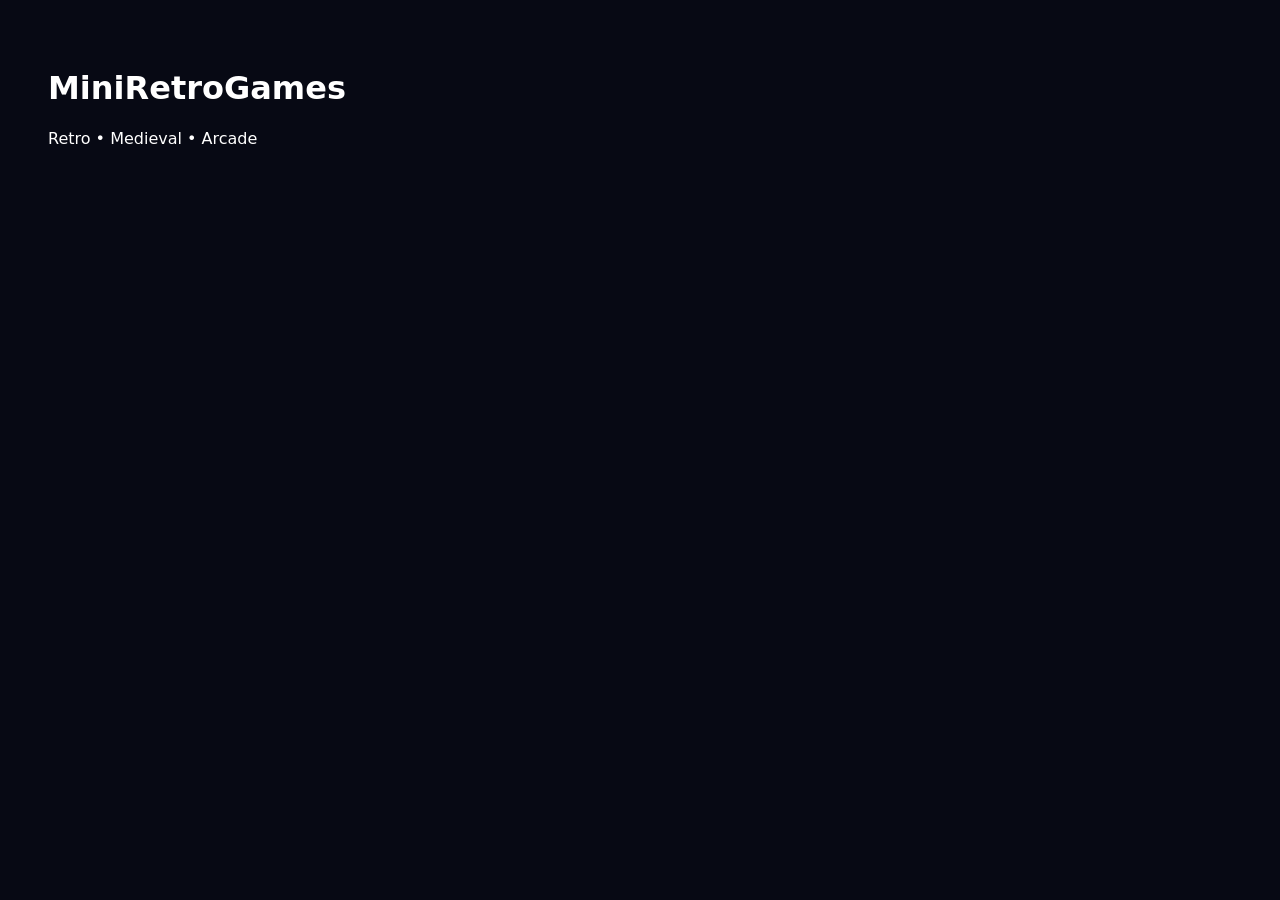
==== index.html @ 6ce97f78 "Create index.html" ====
<!doctype html>
<html>
<head>
  <meta charset="utf-8">
  <meta name="viewport" content="width=device-width,initial-scale=1">
  <title>MiniRetroGames</title>
</head>
<body style="background:#070914;color:white;font-family:system-ui;padding:40px">
  <h1>MiniRetroGames</h1>
  <p>Retro • Medieval • Arcade</p>
</body>
</html>
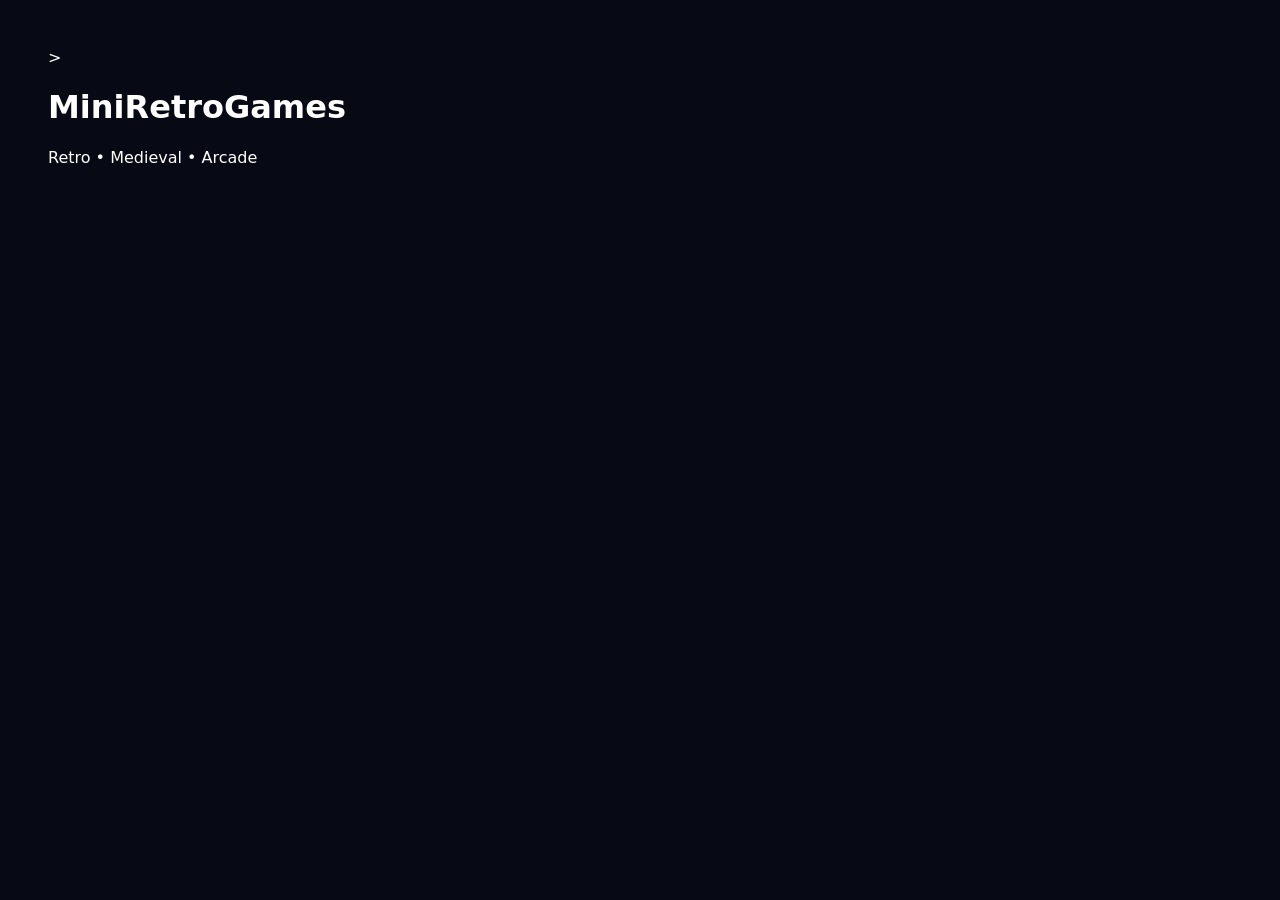
==== commit 79e6f4c9: "Update index.html" ====
--- a/index.html
+++ b/index.html
@@ -1,6 +1,6 @@
 <!doctype html>
 <html>
-<head>
+<head <link rel="stylesheet" href="styles/site.css"> >
   <meta charset="utf-8">
   <meta name="viewport" content="width=device-width,initial-scale=1">
   <title>MiniRetroGames</title>
--- a/styles/site.css
+++ b/styles/site.css
@@ -0,0 +1,9 @@
+body {
+  background: #070914;
+  color: white;
+  font-family: system-ui;
+}
+
+h1 {
+  color: #b026ff;
+}
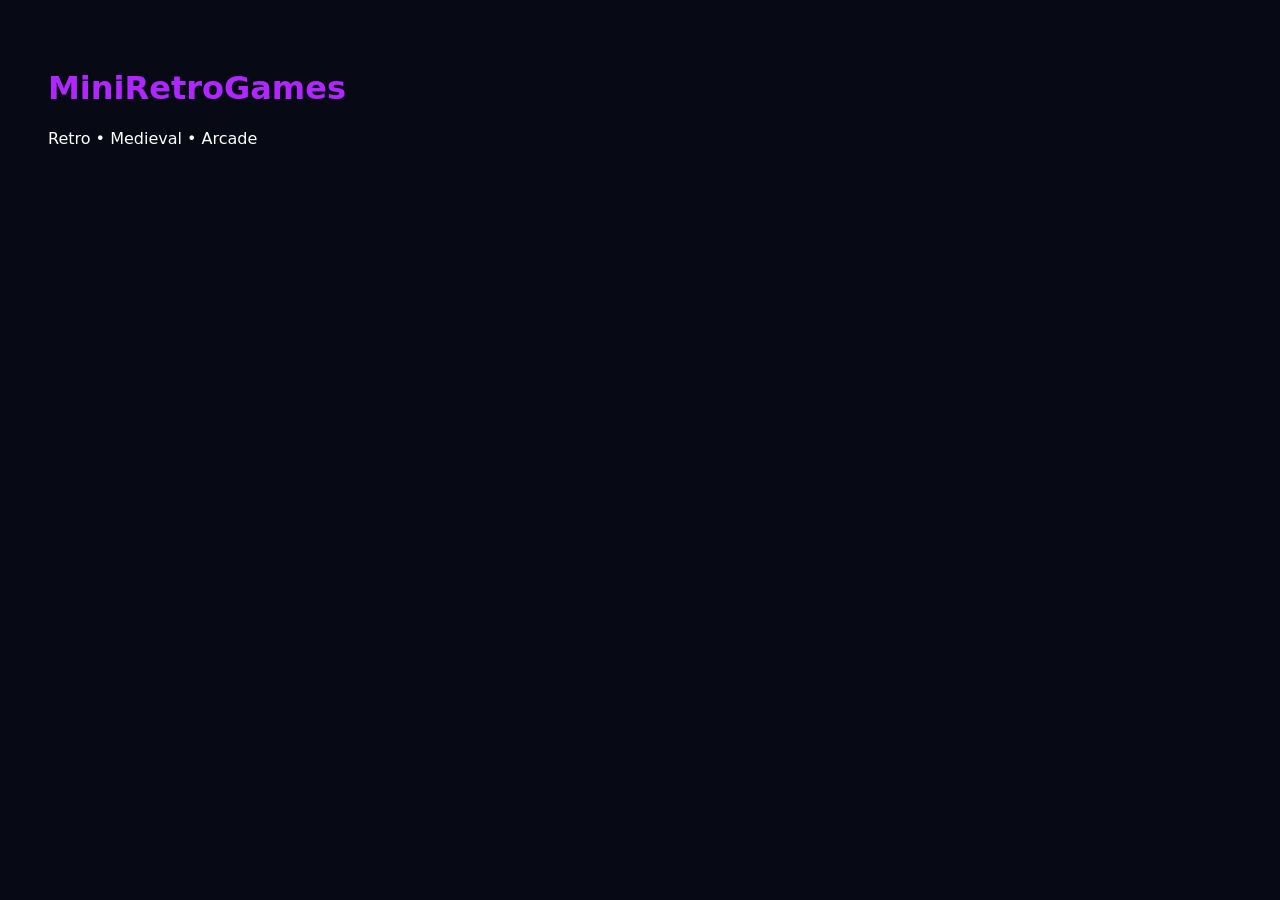
==== commit 5b48b70f: "Update index.html" ====
--- a/index.html
+++ b/index.html
@@ -1,8 +1,9 @@
 <!doctype html>
 <html>
-<head <link rel="stylesheet" href="styles/site.css"> >
+<head>
   <meta charset="utf-8">
   <meta name="viewport" content="width=device-width,initial-scale=1">
+  <link rel="stylesheet" href="styles/site.css">
   <title>MiniRetroGames</title>
 </head>
 <body style="background:#070914;color:white;font-family:system-ui;padding:40px">
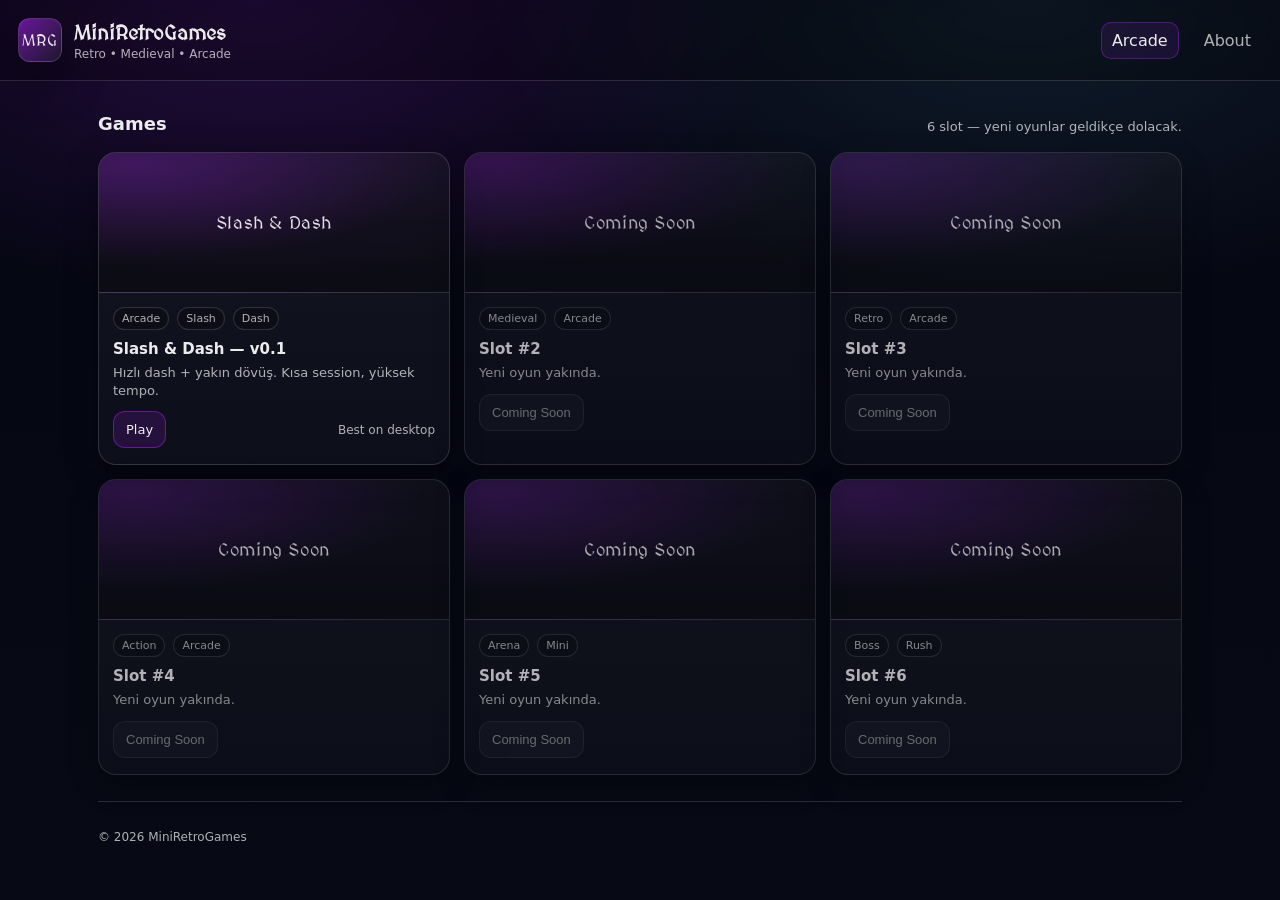
==== commit 54e8087c: "Update index.html" ====
--- a/index.html
+++ b/index.html
@@ -1,13 +1,109 @@
 <!doctype html>
-<html>
+<html lang="tr">
 <head>
-  <meta charset="utf-8">
-  <meta name="viewport" content="width=device-width,initial-scale=1">
-  <link rel="stylesheet" href="styles/site.css">
-  <title>MiniRetroGames</title>
+  <meta charset="utf-8" />
+  <meta name="viewport" content="width=device-width,initial-scale=1" />
+  <title>MiniRetroGames — Retro • Medieval • Arcade</title>
+
+  <link rel="preconnect" href="https://fonts.googleapis.com">
+  <link rel="preconnect" href="https://fonts.gstatic.com" crossorigin>
+  <link href="https://fonts.googleapis.com/css2?family=MedievalSharp&display=swap" rel="stylesheet">
+
+  <link rel="stylesheet" href="styles/site.css" />
 </head>
-<body style="background:#070914;color:white;font-family:system-ui;padding:40px">
-  <h1>MiniRetroGames</h1>
-  <p>Retro • Medieval • Arcade</p>
+<body>
+  <header class="top">
+    <div class="brand">
+      <div class="logo" aria-hidden="true">MRG</div>
+      <div class="brandText">
+        <h1>MiniRetroGames</h1>
+        <p class="tagline">Retro • Medieval • Arcade</p>
+      </div>
+    </div>
+
+    <nav class="nav">
+      <a href="index.html" class="active">Arcade</a>
+      <a href="about.html">About</a>
+    </nav>
+  </header>
+
+  <main class="wrap">
+    <section class="gridHead">
+      <h2>Games</h2>
+      <p class="sub">6 slot — yeni oyunlar geldikçe dolacak.</p>
+    </section>
+
+    <section class="grid" aria-label="Game list">
+      <article class="card">
+        <div class="thumb"><span class="thumbText">Slash & Dash</span></div>
+        <div class="cardBody">
+          <div class="meta">
+            <span class="chip">Arcade</span>
+            <span class="chip">Slash</span>
+            <span class="chip">Dash</span>
+          </div>
+          <h3>Slash & Dash — v0.1</h3>
+          <p>Hızlı dash + yakın dövüş. Kısa session, yüksek tempo.</p>
+          <div class="actions">
+            <a class="btn primary" href="games/slash-dash-01/index.html">Play</a>
+            <span class="hint">Best on desktop</span>
+          </div>
+        </div>
+      </article>
+
+      <article class="card disabled" aria-disabled="true">
+        <div class="thumb"><span class="thumbText">Coming Soon</span></div>
+        <div class="cardBody">
+          <div class="meta"><span class="chip">Medieval</span><span class="chip">Arcade</span></div>
+          <h3>Slot #2</h3><p>Yeni oyun yakında.</p>
+          <div class="actions"><button class="btn" disabled>Coming Soon</button></div>
+        </div>
+      </article>
+
+      <article class="card disabled" aria-disabled="true">
+        <div class="thumb"><span class="thumbText">Coming Soon</span></div>
+        <div class="cardBody">
+          <div class="meta"><span class="chip">Retro</span><span class="chip">Arcade</span></div>
+          <h3>Slot #3</h3><p>Yeni oyun yakında.</p>
+          <div class="actions"><button class="btn" disabled>Coming Soon</button></div>
+        </div>
+      </article>
+
+      <article class="card disabled" aria-disabled="true">
+        <div class="thumb"><span class="thumbText">Coming Soon</span></div>
+        <div class="cardBody">
+          <div class="meta"><span class="chip">Action</span><span class="chip">Arcade</span></div>
+          <h3>Slot #4</h3><p>Yeni oyun yakında.</p>
+          <div class="actions"><button class="btn" disabled>Coming Soon</button></div>
+        </div>
+      </article>
+
+      <article class="card disabled" aria-disabled="true">
+        <div class="thumb"><span class="thumbText">Coming Soon</span></div>
+        <div class="cardBody">
+          <div class="meta"><span class="chip">Arena</span><span class="chip">Mini</span></div>
+          <h3>Slot #5</h3><p>Yeni oyun yakında.</p>
+          <div class="actions"><button class="btn" disabled>Coming Soon</button></div>
+        </div>
+      </article>
+
+      <article class="card disabled" aria-disabled="true">
+        <div class="thumb"><span class="thumbText">Coming Soon</span></div>
+        <div class="cardBody">
+          <div class="meta"><span class="chip">Boss</span><span class="chip">Rush</span></div>
+          <h3>Slot #6</h3><p>Yeni oyun yakında.</p>
+          <div class="actions"><button class="btn" disabled>Coming Soon</button></div>
+        </div>
+      </article>
+    </section>
+
+    <footer class="footer">
+      <p>© <span id="y"></span> MiniRetroGames</p>
+    </footer>
+  </main>
+
+  <script>
+    document.getElementById('y').textContent = new Date().getFullYear();
+  </script>
 </body>
 </html>
--- a/styles/site.css
+++ b/styles/site.css
@@ -1,9 +1,241 @@
-body {
-  background: #070914;
-  color: white;
-  font-family: system-ui;
-}
-
-h1 {
-  color: #b026ff;
-}
+:root{
+  --bg: #070914;
+  --panel: rgba(255,255,255,0.06);
+  --text: rgba(255,255,255,0.92);
+  --muted: rgba(255,255,255,0.68);
+  --stroke: rgba(255,255,255,0.14);
+  --accent: #b026ff;
+  --shadow: 0 18px 45px rgba(0,0,0,0.45);
+}
+
+*{ box-sizing:border-box; }
+html,body{ height:100%; }
+
+body{
+  margin:0;
+  color: var(--text);
+  background:
+    radial-gradient(900px 500px at 20% 0%, rgba(176,38,255,0.18), transparent 60%),
+    radial-gradient(900px 500px at 80% 0%, rgba(110,231,255,0.10), transparent 60%),
+    linear-gradient(180deg, #050613, var(--bg));
+  font-family: system-ui, -apple-system, Segoe UI, Roboto, Arial, sans-serif;
+}
+
+/* Top bar */
+.top{
+  display:flex;
+  align-items:center;
+  justify-content:space-between;
+  padding: 18px 18px;
+  border-bottom: 1px solid var(--stroke);
+  background: rgba(0,0,0,0.25);
+  backdrop-filter: blur(8px);
+  position: sticky;
+  top: 0;
+  z-index: 10;
+}
+
+.brand{
+  display:flex;
+  align-items:center;
+  gap: 12px;
+}
+
+.logo{
+  width: 44px;
+  height: 44px;
+  border-radius: 12px;
+  display:grid;
+  place-items:center;
+  background: linear-gradient(135deg, rgba(176,38,255,0.55), rgba(255,255,255,0.06));
+  border: 1px solid var(--stroke);
+  box-shadow: var(--shadow);
+  font-family: "MedievalSharp", system-ui, sans-serif;
+  letter-spacing: 1px;
+}
+
+.brandText h1{
+  margin:0;
+  font-size: 20px;
+  font-family: "MedievalSharp", system-ui, sans-serif;
+  font-weight: 700;
+}
+.tagline{
+  margin: 2px 0 0;
+  font-size: 12px;
+  color: var(--muted);
+}
+
+.nav{
+  display:flex;
+  gap: 14px;
+}
+.nav a{
+  color: var(--muted);
+  text-decoration:none;
+  padding: 8px 10px;
+  border-radius: 10px;
+  border: 1px solid transparent;
+}
+.nav a:hover{
+  color: var(--text);
+  border-color: var(--stroke);
+  background: rgba(255,255,255,0.04);
+}
+.nav a.active{
+  color: var(--text);
+  border-color: rgba(176,38,255,0.35);
+  background: rgba(176,38,255,0.10);
+}
+
+/* Layout */
+.wrap{
+  max-width: 1120px;
+  margin: 0 auto;
+  padding: 22px 18px 40px;
+}
+
+.gridHead{
+  display:flex;
+  align-items:flex-end;
+  justify-content:space-between;
+  gap: 10px;
+  margin: 10px 0 18px;
+}
+.gridHead h2{
+  margin:0;
+  font-size: 18px;
+}
+.sub{
+  margin:0;
+  color: var(--muted);
+  font-size: 13px;
+}
+
+/* Cards grid */
+.grid{
+  display:grid;
+  grid-template-columns: repeat(3, minmax(0, 1fr));
+  gap: 14px;
+}
+
+.card{
+  border: 1px solid var(--stroke);
+  border-radius: 18px;
+  overflow:hidden;
+  background: linear-gradient(180deg, var(--panel), rgba(255,255,255,0.03));
+  box-shadow: 0 10px 32px rgba(0,0,0,0.35);
+  transition: transform 120ms ease, border-color 120ms ease;
+}
+.card:hover{
+  transform: translateY(-2px);
+  border-color: rgba(176,38,255,0.30);
+}
+
+.thumb{
+  height: 140px;
+  background:
+    radial-gradient(500px 160px at 10% 10%, rgba(176,38,255,0.25), transparent 60%),
+    linear-gradient(180deg, rgba(0,0,0,0.15), rgba(0,0,0,0.35));
+  display:grid;
+  place-items:center;
+  border-bottom: 1px solid var(--stroke);
+}
+.thumbText{
+  font-family: "MedievalSharp", system-ui, sans-serif;
+  font-size: 18px;
+  letter-spacing: 0.6px;
+  opacity: 0.95;
+}
+
+.cardBody{
+  padding: 14px 14px 16px;
+}
+
+.meta{
+  display:flex;
+  flex-wrap:wrap;
+  gap: 8px;
+  margin-bottom: 10px;
+}
+.chip{
+  font-size: 11px;
+  padding: 4px 8px;
+  border-radius: 999px;
+  border: 1px solid var(--stroke);
+  background: rgba(0,0,0,0.18);
+  color: var(--muted);
+}
+
+.card h3{
+  margin: 0 0 6px;
+  font-size: 15px;
+}
+.card p{
+  margin: 0 0 12px;
+  color: var(--muted);
+  font-size: 13px;
+  line-height: 1.35;
+}
+
+.actions{
+  display:flex;
+  align-items:center;
+  justify-content:space-between;
+  gap: 10px;
+}
+
+.btn{
+  appearance:none;
+  border: 1px solid var(--stroke);
+  background: rgba(255,255,255,0.06);
+  color: var(--text);
+  padding: 10px 12px;
+  border-radius: 12px;
+  text-decoration:none;
+  font-size: 13px;
+  cursor:pointer;
+}
+.btn:hover{
+  border-color: rgba(176,38,255,0.35);
+  background: rgba(176,38,255,0.10);
+}
+.btn.primary{
+  border-color: rgba(176,38,255,0.45);
+  background: rgba(176,38,255,0.14);
+}
+.btn:disabled{
+  opacity: 0.55;
+  cursor:not-allowed;
+}
+
+.hint{
+  color: var(--muted);
+  font-size: 12px;
+}
+
+.card.disabled{
+  opacity: 0.75;
+}
+.card.disabled:hover{
+  transform:none;
+  border-color: var(--stroke);
+}
+
+.footer{
+  margin-top: 26px;
+  padding-top: 16px;
+  border-top: 1px solid var(--stroke);
+  color: var(--muted);
+  font-size: 12px;
+}
+
+/* Responsive */
+@media (max-width: 980px){
+  .grid{ grid-template-columns: repeat(2, minmax(0, 1fr)); }
+}
+@media (max-width: 620px){
+  .top{ flex-direction:column; align-items:flex-start; gap: 10px; }
+  .gridHead{ flex-direction:column; align-items:flex-start; }
+  .grid{ grid-template-columns: 1fr; }
+}
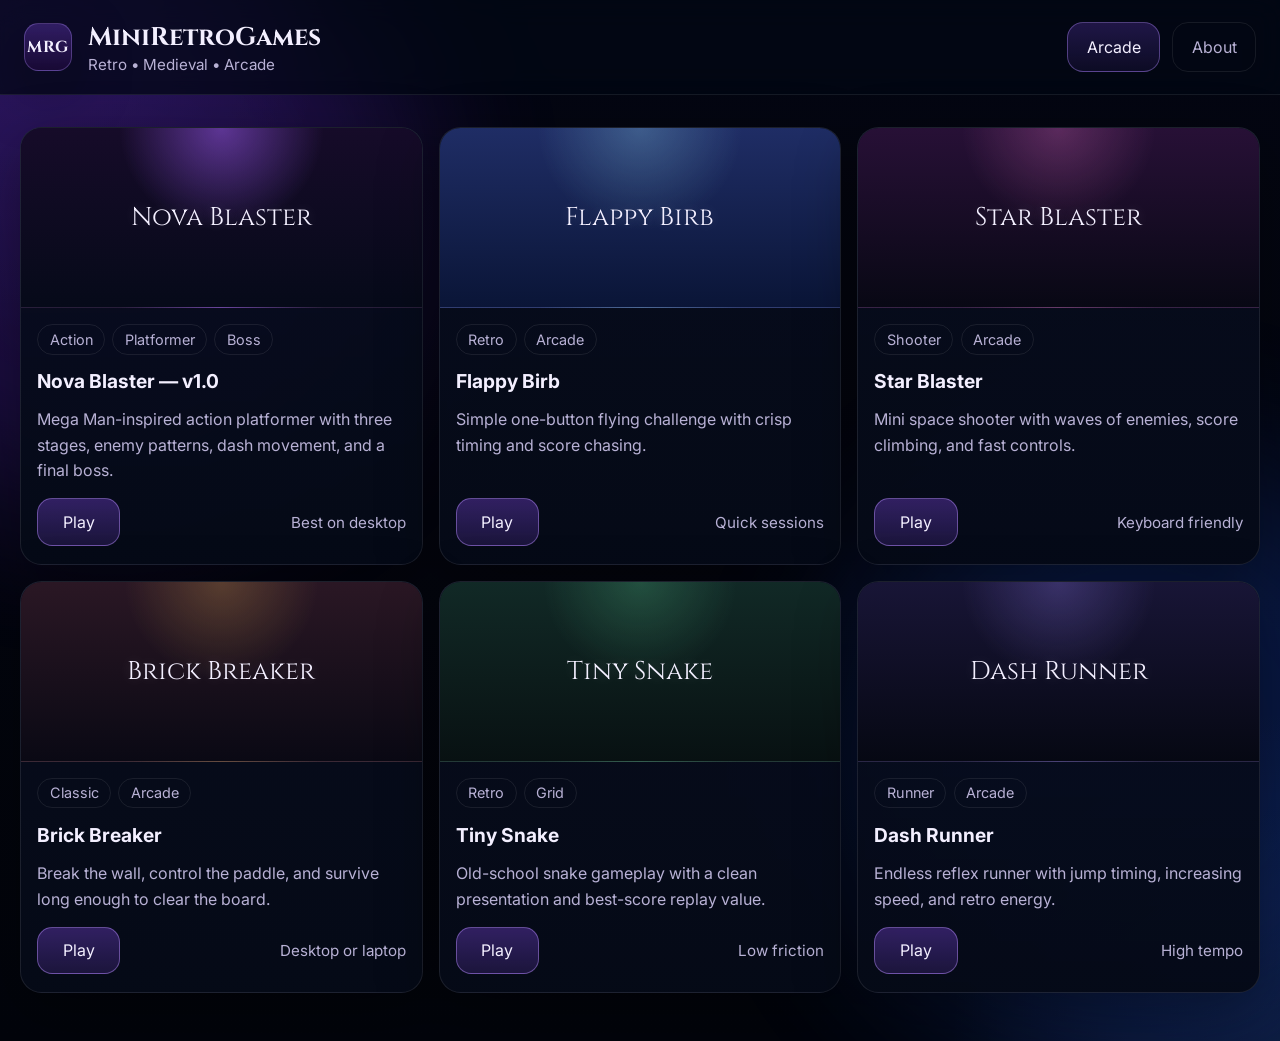
==== commit bc3ebfe8: "Add files via upload" ====
--- a/index.html
+++ b/index.html
@@ -1,109 +1,179 @@
-<!doctype html>
-<html lang="tr">
+<!DOCTYPE html>
+<html lang="en">
 <head>
-  <meta charset="utf-8" />
-  <meta name="viewport" content="width=device-width,initial-scale=1" />
-  <title>MiniRetroGames — Retro • Medieval • Arcade</title>
-
+  <meta charset="UTF-8" />
+  <meta name="viewport" content="width=device-width, initial-scale=1.0" />
+  <title>MiniRetroGames</title>
+  <meta name="description" content="A polished collection of small browser games built with vanilla JavaScript." />
   <link rel="preconnect" href="https://fonts.googleapis.com">
   <link rel="preconnect" href="https://fonts.gstatic.com" crossorigin>
-  <link href="https://fonts.googleapis.com/css2?family=MedievalSharp&display=swap" rel="stylesheet">
-
-  <link rel="stylesheet" href="styles/site.css" />
+  <link href="https://fonts.googleapis.com/css2?family=Cinzel:wght@400;600;700&family=Inter:wght@400;500;600;700&display=swap" rel="stylesheet">
+  <link rel="stylesheet" href="style.css" />
 </head>
 <body>
-  <header class="top">
-    <div class="brand">
-      <div class="logo" aria-hidden="true">MRG</div>
-      <div class="brandText">
-        <h1>MiniRetroGames</h1>
-        <p class="tagline">Retro • Medieval • Arcade</p>
+  <div class="bg-orb orb-left"></div>
+  <div class="bg-orb orb-right"></div>
+
+  <header class="site-header">
+    <a class="brand" href="#" aria-label="MiniRetroGames home">
+      <div class="brand-mark">MRG</div>
+      <div>
+        <div class="brand-title">MiniRetroGames</div>
+        <div class="brand-subtitle">Retro • Medieval • Arcade</div>
       </div>
-    </div>
+    </a>
 
-    <nav class="nav">
-      <a href="index.html" class="active">Arcade</a>
-      <a href="about.html">About</a>
+    <nav class="top-nav" aria-label="Primary navigation">
+      <button class="nav-pill active" data-panel="arcade">Arcade</button>
+      <button class="nav-pill" data-panel="about">About</button>
     </nav>
   </header>
 
-  <main class="wrap">
-    <section class="gridHead">
-      <h2>Games</h2>
-      <p class="sub">6 slot — yeni oyunlar geldikçe dolacak.</p>
+  <main class="shell">
+    <section id="arcade" class="panel active" aria-label="Arcade games">
+      <div class="grid">
+        <article class="game-card featured">
+          <div class="card-art art-nova">
+            <div class="art-title">Nova Blaster</div>
+          </div>
+          <div class="card-body">
+            <div class="tags">
+              <span>Action</span>
+              <span>Platformer</span>
+              <span>Boss</span>
+            </div>
+            <h2>Nova Blaster — v1.0</h2>
+            <p>Mega Man-inspired action platformer with three stages, enemy patterns, dash movement, and a final boss.</p>
+            <div class="card-actions">
+              <a class="play-btn" href="games/nova-blaster/index.html" target="_blank" rel="noopener">Play</a>
+              <span class="card-note">Best on desktop</span>
+            </div>
+          </div>
+        </article>
+
+        <article class="game-card">
+          <div class="card-art art-flappy">
+            <div class="art-title">Flappy Birb</div>
+          </div>
+          <div class="card-body">
+            <div class="tags">
+              <span>Retro</span>
+              <span>Arcade</span>
+            </div>
+            <h2>Flappy Birb</h2>
+            <p>Simple one-button flying challenge with crisp timing and score chasing.</p>
+            <div class="card-actions">
+              <a class="play-btn" href="games/flappy-birb/index.html" target="_blank" rel="noopener">Play</a>
+              <span class="card-note">Quick sessions</span>
+            </div>
+          </div>
+        </article>
+
+        <article class="game-card">
+          <div class="card-art art-star">
+            <div class="art-title">Star Blaster</div>
+          </div>
+          <div class="card-body">
+            <div class="tags">
+              <span>Shooter</span>
+              <span>Arcade</span>
+            </div>
+            <h2>Star Blaster</h2>
+            <p>Mini space shooter with waves of enemies, score climbing, and fast controls.</p>
+            <div class="card-actions">
+              <a class="play-btn" href="games/star-blaster/index.html" target="_blank" rel="noopener">Play</a>
+              <span class="card-note">Keyboard friendly</span>
+            </div>
+          </div>
+        </article>
+
+        <article class="game-card">
+          <div class="card-art art-brick">
+            <div class="art-title">Brick Breaker</div>
+          </div>
+          <div class="card-body">
+            <div class="tags">
+              <span>Classic</span>
+              <span>Arcade</span>
+            </div>
+            <h2>Brick Breaker</h2>
+            <p>Break the wall, control the paddle, and survive long enough to clear the board.</p>
+            <div class="card-actions">
+              <a class="play-btn" href="games/brick-breaker/index.html" target="_blank" rel="noopener">Play</a>
+              <span class="card-note">Desktop or laptop</span>
+            </div>
+          </div>
+        </article>
+
+        <article class="game-card">
+          <div class="card-art art-snake">
+            <div class="art-title">Tiny Snake</div>
+          </div>
+          <div class="card-body">
+            <div class="tags">
+              <span>Retro</span>
+              <span>Grid</span>
+            </div>
+            <h2>Tiny Snake</h2>
+            <p>Old-school snake gameplay with a clean presentation and best-score replay value.</p>
+            <div class="card-actions">
+              <a class="play-btn" href="games/tiny-snake/index.html" target="_blank" rel="noopener">Play</a>
+              <span class="card-note">Low friction</span>
+            </div>
+          </div>
+        </article>
+
+        <article class="game-card">
+          <div class="card-art art-runner">
+            <div class="art-title">Dash Runner</div>
+          </div>
+          <div class="card-body">
+            <div class="tags">
+              <span>Runner</span>
+              <span>Arcade</span>
+            </div>
+            <h2>Dash Runner</h2>
+            <p>Endless reflex runner with jump timing, increasing speed, and retro energy.</p>
+            <div class="card-actions">
+              <a class="play-btn" href="games/dash-runner/index.html" target="_blank" rel="noopener">Play</a>
+              <span class="card-note">High tempo</span>
+            </div>
+          </div>
+        </article>
+      </div>
     </section>
 
-    <section class="grid" aria-label="Game list">
-      <article class="card">
-        <div class="thumb"><span class="thumbText">Slash & Dash</span></div>
-        <div class="cardBody">
-          <div class="meta">
-            <span class="chip">Arcade</span>
-            <span class="chip">Slash</span>
-            <span class="chip">Dash</span>
+    <section id="about" class="panel" aria-label="About MiniRetroGames">
+      <div class="about-card">
+        <h1>About this collection</h1>
+        <p>
+          MiniRetroGames is a small browser arcade shelf built around short, replayable games.
+          The collection mixes action, platforming, and classic retro ideas, with each project kept lightweight and easy to launch in a browser.
+        </p>
+        <div class="about-grid">
+          <div>
+            <h3>What is inside?</h3>
+            <ul>
+              <li>6 playable browser games</li>
+              <li>Vanilla JavaScript, HTML, and CSS</li>
+              <li>GitHub Pages friendly structure</li>
+              <li>Fast-loading standalone game folders</li>
+            </ul>
           </div>
-          <h3>Slash & Dash — v0.1</h3>
-          <p>Hızlı dash + yakın dövüş. Kısa session, yüksek tempo.</p>
-          <div class="actions">
-            <a class="btn primary" href="games/slash-dash-01/index.html">Play</a>
-            <span class="hint">Best on desktop</span>
+          <div>
+            <h3>Recommended flow</h3>
+            <ul>
+              <li>Start with Nova Blaster</li>
+              <li>Use the other 5 games as quick arcade picks</li>
+              <li>Add thumbnails later for each card</li>
+              <li>Expand the grid as you publish more games</li>
+            </ul>
           </div>
         </div>
-      </article>
-
-      <article class="card disabled" aria-disabled="true">
-        <div class="thumb"><span class="thumbText">Coming Soon</span></div>
-        <div class="cardBody">
-          <div class="meta"><span class="chip">Medieval</span><span class="chip">Arcade</span></div>
-          <h3>Slot #2</h3><p>Yeni oyun yakında.</p>
-          <div class="actions"><button class="btn" disabled>Coming Soon</button></div>
-        </div>
-      </article>
-
-      <article class="card disabled" aria-disabled="true">
-        <div class="thumb"><span class="thumbText">Coming Soon</span></div>
-        <div class="cardBody">
-          <div class="meta"><span class="chip">Retro</span><span class="chip">Arcade</span></div>
-          <h3>Slot #3</h3><p>Yeni oyun yakında.</p>
-          <div class="actions"><button class="btn" disabled>Coming Soon</button></div>
-        </div>
-      </article>
-
-      <article class="card disabled" aria-disabled="true">
-        <div class="thumb"><span class="thumbText">Coming Soon</span></div>
-        <div class="cardBody">
-          <div class="meta"><span class="chip">Action</span><span class="chip">Arcade</span></div>
-          <h3>Slot #4</h3><p>Yeni oyun yakında.</p>
-          <div class="actions"><button class="btn" disabled>Coming Soon</button></div>
-        </div>
-      </article>
-
-      <article class="card disabled" aria-disabled="true">
-        <div class="thumb"><span class="thumbText">Coming Soon</span></div>
-        <div class="cardBody">
-          <div class="meta"><span class="chip">Arena</span><span class="chip">Mini</span></div>
-          <h3>Slot #5</h3><p>Yeni oyun yakında.</p>
-          <div class="actions"><button class="btn" disabled>Coming Soon</button></div>
-        </div>
-      </article>
-
-      <article class="card disabled" aria-disabled="true">
-        <div class="thumb"><span class="thumbText">Coming Soon</span></div>
-        <div class="cardBody">
-          <div class="meta"><span class="chip">Boss</span><span class="chip">Rush</span></div>
-          <h3>Slot #6</h3><p>Yeni oyun yakında.</p>
-          <div class="actions"><button class="btn" disabled>Coming Soon</button></div>
-        </div>
-      </article>
+      </div>
     </section>
-
-    <footer class="footer">
-      <p>© <span id="y"></span> MiniRetroGames</p>
-    </footer>
   </main>
 
-  <script>
-    document.getElementById('y').textContent = new Date().getFullYear();
-  </script>
+  <script src="script.js"></script>
 </body>
 </html>
--- a/style.css
+++ b/style.css
@@ -0,0 +1,294 @@
+:root {
+  --bg: #050714;
+  --bg-2: #091129;
+  --panel: rgba(8, 13, 31, 0.82);
+  --panel-2: rgba(15, 21, 41, 0.92);
+  --border: rgba(138, 103, 255, 0.18);
+  --border-strong: rgba(179, 147, 255, 0.32);
+  --text: #f3efff;
+  --muted: #b8b1d5;
+  --accent: #8f4fff;
+  --accent-2: #c18bff;
+  --shadow: 0 20px 60px rgba(0, 0, 0, 0.38);
+}
+
+* { box-sizing: border-box; }
+html { scroll-behavior: smooth; }
+body {
+  margin: 0;
+  min-height: 100vh;
+  color: var(--text);
+  font-family: Inter, Arial, sans-serif;
+  background:
+    radial-gradient(circle at top left, rgba(139, 79, 255, 0.18), transparent 20%),
+    radial-gradient(circle at bottom right, rgba(70, 128, 255, 0.16), transparent 20%),
+    linear-gradient(180deg, #040612 0%, #02040b 100%);
+}
+
+.bg-orb {
+  position: fixed;
+  width: 38rem;
+  height: 38rem;
+  border-radius: 50%;
+  filter: blur(80px);
+  opacity: 0.22;
+  pointer-events: none;
+  z-index: 0;
+}
+.orb-left { left: -12rem; top: -6rem; background: #7a2fff; }
+.orb-right { right: -10rem; bottom: -10rem; background: #205eff; }
+
+.site-header,
+.shell { position: relative; z-index: 1; }
+
+.site-header {
+  display: flex;
+  align-items: center;
+  justify-content: space-between;
+  gap: 1rem;
+  padding: 1.25rem 1.5rem;
+  border-bottom: 1px solid rgba(255,255,255,0.08);
+  background: rgba(2, 7, 20, 0.72);
+  backdrop-filter: blur(14px);
+}
+
+.brand {
+  display: flex;
+  align-items: center;
+  gap: 1rem;
+  color: inherit;
+  text-decoration: none;
+}
+
+.brand-mark {
+  display: grid;
+  place-items: center;
+  width: 3rem;
+  height: 3rem;
+  border-radius: 0.9rem;
+  border: 1px solid var(--border-strong);
+  background: linear-gradient(180deg, rgba(143,79,255,0.28), rgba(25,10,54,0.95));
+  box-shadow: var(--shadow);
+  font-family: Cinzel, serif;
+  font-weight: 700;
+  letter-spacing: 0.06em;
+}
+
+.brand-title {
+  font-family: Cinzel, serif;
+  font-size: clamp(1.2rem, 2vw, 1.8rem);
+  font-weight: 700;
+}
+
+.brand-subtitle {
+  color: var(--muted);
+  font-size: 0.95rem;
+}
+
+.top-nav {
+  display: flex;
+  gap: 0.75rem;
+}
+
+.nav-pill {
+  border: 1px solid rgba(255,255,255,0.08);
+  background: transparent;
+  color: var(--muted);
+  padding: 0.9rem 1.15rem;
+  border-radius: 1rem;
+  font: inherit;
+  cursor: pointer;
+  transition: 0.25s ease;
+}
+
+.nav-pill:hover,
+.nav-pill.active {
+  color: var(--text);
+  border-color: rgba(177, 137, 255, 0.4);
+  background: linear-gradient(180deg, rgba(143,79,255,0.22), rgba(143,79,255,0.08));
+}
+
+.shell {
+  max-width: 1280px;
+  margin: 0 auto;
+  padding: 2rem 1.25rem 3rem;
+}
+
+.panel { display: none; }
+.panel.active { display: block; }
+
+.grid {
+  display: grid;
+  grid-template-columns: repeat(3, minmax(0, 1fr));
+  gap: 1rem;
+}
+
+.game-card,
+.about-card {
+  overflow: hidden;
+  border-radius: 1.35rem;
+  border: 1px solid rgba(255,255,255,0.09);
+  background: linear-gradient(180deg, rgba(8, 13, 31, 0.9), rgba(5, 10, 23, 0.98));
+  box-shadow: var(--shadow);
+}
+
+.game-card {
+  display: flex;
+  flex-direction: column;
+  min-height: 340px;
+  transition: transform 0.25s ease, border-color 0.25s ease, box-shadow 0.25s ease;
+}
+
+.game-card:hover {
+  transform: translateY(-4px);
+  border-color: rgba(193, 139, 255, 0.3);
+  box-shadow: 0 22px 70px rgba(0, 0, 0, 0.42);
+}
+
+.game-card.featured {
+  min-height: 360px;
+}
+
+.card-art {
+  min-height: 180px;
+  border-bottom: 1px solid rgba(255,255,255,0.08);
+  display: grid;
+  place-items: center;
+  padding: 1rem;
+  text-align: center;
+}
+
+.art-title {
+  font-family: Cinzel, serif;
+  font-size: clamp(1.4rem, 2vw, 2rem);
+  text-shadow: 0 0 14px rgba(255,255,255,0.16);
+}
+
+.art-nova { background: radial-gradient(circle at top, rgba(164, 95, 255, 0.5), transparent 38%), linear-gradient(180deg, #160b29 0%, #060a19 100%); }
+.art-flappy { background: radial-gradient(circle at top, rgba(153, 232, 255, 0.25), transparent 38%), linear-gradient(180deg, #1f2d65 0%, #0a1537 100%); }
+.art-star { background: radial-gradient(circle at top, rgba(255, 124, 216, 0.24), transparent 36%), linear-gradient(180deg, #271036 0%, #080814 100%); }
+.art-brick { background: radial-gradient(circle at top, rgba(255, 196, 88, 0.22), transparent 36%), linear-gradient(180deg, #2a1724 0%, #0a0914 100%); }
+.art-snake { background: radial-gradient(circle at top, rgba(115, 255, 180, 0.18), transparent 36%), linear-gradient(180deg, #112926 0%, #081112 100%); }
+.art-runner { background: radial-gradient(circle at top, rgba(156, 133, 255, 0.25), transparent 36%), linear-gradient(180deg, #181536 0%, #060813 100%); }
+
+.card-body {
+  display: flex;
+  flex: 1;
+  flex-direction: column;
+  gap: 0.9rem;
+  padding: 1rem 1rem 1.1rem;
+}
+
+.tags {
+  display: flex;
+  flex-wrap: wrap;
+  gap: 0.45rem;
+}
+
+.tags span {
+  padding: 0.36rem 0.72rem;
+  border-radius: 999px;
+  border: 1px solid rgba(255,255,255,0.08);
+  color: var(--muted);
+  font-size: 0.9rem;
+}
+
+.card-body h2 {
+  margin: 0;
+  font-size: 1.2rem;
+}
+
+.card-body p {
+  margin: 0;
+  color: var(--muted);
+  line-height: 1.6;
+  flex: 1;
+}
+
+.card-actions {
+  display: flex;
+  align-items: center;
+  justify-content: space-between;
+  gap: 1rem;
+}
+
+.play-btn {
+  display: inline-flex;
+  align-items: center;
+  justify-content: center;
+  min-width: 5.2rem;
+  padding: 0.8rem 1rem;
+  border-radius: 0.95rem;
+  text-decoration: none;
+  color: var(--text);
+  border: 1px solid rgba(187, 144, 255, 0.45);
+  background: linear-gradient(180deg, rgba(143,79,255,0.32), rgba(143,79,255,0.16));
+  transition: 0.22s ease;
+}
+
+.play-btn:hover {
+  transform: translateY(-1px);
+  border-color: rgba(209, 178, 255, 0.65);
+  background: linear-gradient(180deg, rgba(143,79,255,0.45), rgba(143,79,255,0.18));
+}
+
+.card-note {
+  color: var(--muted);
+  font-size: 0.95rem;
+}
+
+.about-card {
+  padding: 1.5rem;
+}
+
+.about-card h1 {
+  margin-top: 0;
+  font-family: Cinzel, serif;
+  font-size: clamp(1.8rem, 3vw, 2.6rem);
+}
+
+.about-card p,
+.about-card li {
+  color: var(--muted);
+  line-height: 1.7;
+}
+
+.about-grid {
+  margin-top: 1.5rem;
+  display: grid;
+  grid-template-columns: repeat(2, minmax(0, 1fr));
+  gap: 1rem;
+}
+
+.about-grid > div {
+  border-radius: 1rem;
+  border: 1px solid rgba(255,255,255,0.08);
+  background: rgba(255,255,255,0.03);
+  padding: 1rem;
+}
+
+@media (max-width: 980px) {
+  .grid {
+    grid-template-columns: repeat(2, minmax(0, 1fr));
+  }
+}
+
+@media (max-width: 720px) {
+  .site-header {
+    flex-direction: column;
+    align-items: flex-start;
+  }
+
+  .top-nav {
+    width: 100%;
+  }
+
+  .nav-pill {
+    flex: 1;
+  }
+
+  .grid,
+  .about-grid {
+    grid-template-columns: 1fr;
+  }
+}
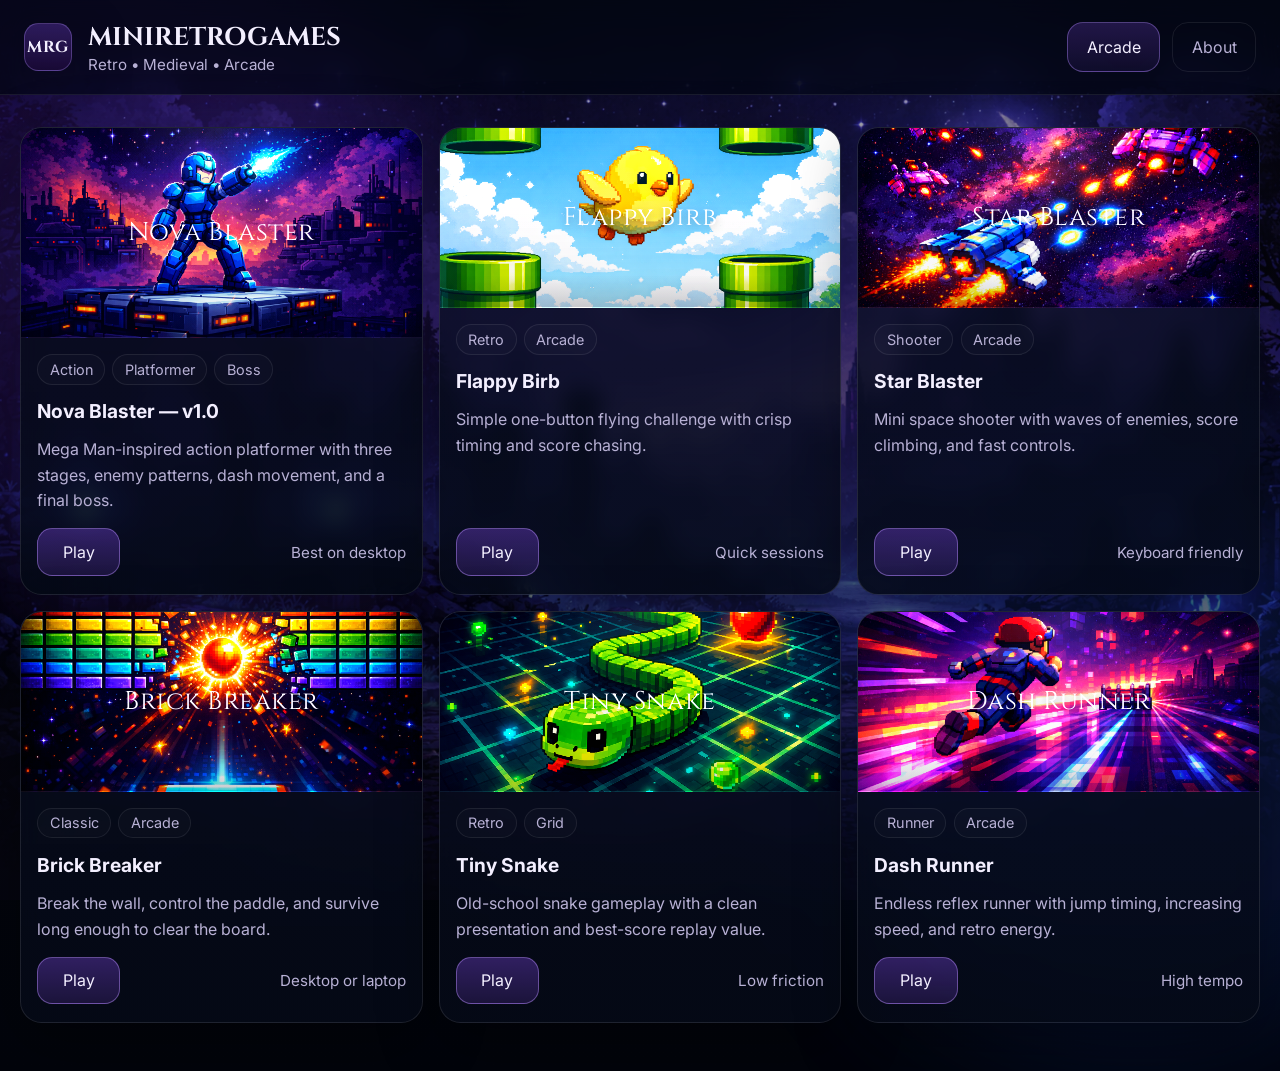
==== commit b4a67a8f: "major update" ====
--- a/index.html
+++ b/index.html
@@ -11,8 +11,11 @@
   <link rel="stylesheet" href="style.css" />
 </head>
 <body>
+  <div class="page-backdrop"></div>
   <div class="bg-orb orb-left"></div>
   <div class="bg-orb orb-right"></div>
+  <div class="bg-grid"></div>
+  
 
   <header class="site-header">
     <a class="brand" href="#" aria-label="MiniRetroGames home">
@@ -33,7 +36,7 @@
     <section id="arcade" class="panel active" aria-label="Arcade games">
       <div class="grid">
         <article class="game-card featured">
-          <div class="card-art art-nova">
+          <div class="card-art art-nova has-cover">
             <div class="art-title">Nova Blaster</div>
           </div>
           <div class="card-body">
@@ -52,7 +55,7 @@
         </article>
 
         <article class="game-card">
-          <div class="card-art art-flappy">
+          <div class="card-art art-flappy has-cover">
             <div class="art-title">Flappy Birb</div>
           </div>
           <div class="card-body">
@@ -70,7 +73,7 @@
         </article>
 
         <article class="game-card">
-          <div class="card-art art-star">
+          <div class="card-art art-star has-cover">
             <div class="art-title">Star Blaster</div>
           </div>
           <div class="card-body">
@@ -88,7 +91,7 @@
         </article>
 
         <article class="game-card">
-          <div class="card-art art-brick">
+          <div class="card-art art-brick has-cover">
             <div class="art-title">Brick Breaker</div>
           </div>
           <div class="card-body">
@@ -106,7 +109,7 @@
         </article>
 
         <article class="game-card">
-          <div class="card-art art-snake">
+          <div class="card-art art-snake has-cover">
             <div class="art-title">Tiny Snake</div>
           </div>
           <div class="card-body">
@@ -124,7 +127,7 @@
         </article>
 
         <article class="game-card">
-          <div class="card-art art-runner">
+          <div class="card-art art-runner has-cover">
             <div class="art-title">Dash Runner</div>
           </div>
           <div class="card-body">
@@ -155,18 +158,7 @@
             <h3>What is inside?</h3>
             <ul>
               <li>6 playable browser games</li>
-              <li>Vanilla JavaScript, HTML, and CSS</li>
-              <li>GitHub Pages friendly structure</li>
               <li>Fast-loading standalone game folders</li>
-            </ul>
-          </div>
-          <div>
-            <h3>Recommended flow</h3>
-            <ul>
-              <li>Start with Nova Blaster</li>
-              <li>Use the other 5 games as quick arcade picks</li>
-              <li>Add thumbnails later for each card</li>
-              <li>Expand the grid as you publish more games</li>
             </ul>
           </div>
         </div>
@@ -176,4 +168,4 @@
 
   <script src="script.js"></script>
 </body>
-</html>
+</html>
--- a/style.css
+++ b/style.css
@@ -1,8 +1,8 @@
 :root {
   --bg: #050714;
   --bg-2: #091129;
-  --panel: rgba(8, 13, 31, 0.82);
-  --panel-2: rgba(15, 21, 41, 0.92);
+  --panel: rgba(8, 13, 31, 0.72);
+  --panel-2: rgba(15, 21, 41, 0.90);
   --border: rgba(138, 103, 255, 0.18);
   --border-strong: rgba(179, 147, 255, 0.32);
   --text: #f3efff;
@@ -12,17 +12,45 @@
   --shadow: 0 20px 60px rgba(0, 0, 0, 0.38);
 }
 
-* { box-sizing: border-box; }
-html { scroll-behavior: smooth; }
+* {
+  box-sizing: border-box;
+}
+
+html {
+  scroll-behavior: smooth;
+}
+
 body {
   margin: 0;
   min-height: 100vh;
   color: var(--text);
   font-family: Inter, Arial, sans-serif;
+  background: linear-gradient(180deg, #040612 0%, #02040b 100%);
+  overflow-x: hidden;
+}
+
+.page-backdrop {
+  position: fixed;
+  inset: 0;
+  z-index: 0;
   background:
-    radial-gradient(circle at top left, rgba(139, 79, 255, 0.18), transparent 20%),
-    radial-gradient(circle at bottom right, rgba(70, 128, 255, 0.16), transparent 20%),
-    linear-gradient(180deg, #040612 0%, #02040b 100%);
+    linear-gradient(rgba(5, 7, 20, 0.30), rgba(5, 7, 20, 0.52)),
+    url("./assets/covers/bg.png") center/cover no-repeat;
+  opacity: 1;
+  pointer-events: none;
+}
+
+.bg-grid {
+  position: fixed;
+  inset: 0;
+  z-index: 0;
+  pointer-events: none;
+  opacity: 0.04;
+  background-image:
+    linear-gradient(rgba(255,255,255,0.10) 1px, transparent 1px),
+    linear-gradient(90deg, rgba(255,255,255,0.10) 1px, transparent 1px);
+  background-size: 36px 36px;
+  mask-image: linear-gradient(180deg, rgba(0,0,0,0.72), transparent 95%);
 }
 
 .bg-orb {
@@ -31,15 +59,28 @@
   height: 38rem;
   border-radius: 50%;
   filter: blur(80px);
-  opacity: 0.22;
+  opacity: 0.14;
   pointer-events: none;
   z-index: 0;
 }
-.orb-left { left: -12rem; top: -6rem; background: #7a2fff; }
-.orb-right { right: -10rem; bottom: -10rem; background: #205eff; }
+
+.orb-left {
+  left: -12rem;
+  top: -6rem;
+  background: #7a2fff;
+}
+
+.orb-right {
+  right: -10rem;
+  bottom: -10rem;
+  background: #205eff;
+}
 
 .site-header,
-.shell { position: relative; z-index: 1; }
+.shell {
+  position: relative;
+  z-index: 1;
+}
 
 .site-header {
   display: flex;
@@ -48,7 +89,7 @@
   gap: 1rem;
   padding: 1.25rem 1.5rem;
   border-bottom: 1px solid rgba(255,255,255,0.08);
-  background: rgba(2, 7, 20, 0.72);
+  background: rgba(2, 7, 20, 0.64);
   backdrop-filter: blur(14px);
 }
 
@@ -78,6 +119,7 @@
   font-family: Cinzel, serif;
   font-size: clamp(1.2rem, 2vw, 1.8rem);
   font-weight: 700;
+  text-transform: uppercase;
 }
 
 .brand-subtitle {
@@ -114,8 +156,13 @@
   padding: 2rem 1.25rem 3rem;
 }
 
-.panel { display: none; }
-.panel.active { display: block; }
+.panel {
+  display: none;
+}
+
+.panel.active {
+  display: block;
+}
 
 .grid {
   display: grid;
@@ -127,16 +174,20 @@
 .about-card {
   overflow: hidden;
   border-radius: 1.35rem;
-  border: 1px solid rgba(255,255,255,0.09);
-  background: linear-gradient(180deg, rgba(8, 13, 31, 0.9), rgba(5, 10, 23, 0.98));
+  border: 1px solid rgba(255,255,255,0.10);
+  background: linear-gradient(180deg, rgba(8, 13, 31, 0.70), rgba(5, 10, 23, 0.88));
   box-shadow: var(--shadow);
+  backdrop-filter: blur(10px);
 }
 
 .game-card {
   display: flex;
   flex-direction: column;
   min-height: 340px;
-  transition: transform 0.25s ease, border-color 0.25s ease, box-shadow 0.25s ease;
+  transition:
+    transform 0.25s ease,
+    border-color 0.25s ease,
+    box-shadow 0.25s ease;
 }
 
 .game-card:hover {
@@ -147,29 +198,87 @@
 
 .game-card.featured {
   min-height: 360px;
+  box-shadow: 0 24px 80px rgba(70, 40, 150, 0.18), var(--shadow);
 }
 
 .card-art {
+  position: relative;
   min-height: 180px;
   border-bottom: 1px solid rgba(255,255,255,0.08);
   display: grid;
   place-items: center;
   padding: 1rem;
   text-align: center;
+  background-size: cover;
+  background-position: center;
+  background-repeat: no-repeat;
+  overflow: hidden;
+  filter: saturate(1.15) contrast(1.08) brightness(1.04);
+  transition: transform 0.3s ease, filter 0.3s ease;
+}
+
+.game-card:hover .card-art {
+  transform: scale(1.015);
+  filter: saturate(1.22) contrast(1.1) brightness(1.06);
+}
+
+.card-art::before {
+  content: "";
+  position: absolute;
+  inset: 0;
+  background:
+    linear-gradient(to bottom, rgba(8, 10, 24, 0.02), rgba(8, 10, 24, 0.12)),
+    radial-gradient(circle at 50% 0%, rgba(255,255,255,0.10), transparent 42%);
+}
+
+.card-art::after {
+  content: "";
+  position: absolute;
+  inset: auto 0 0 0;
+  height: 18%;
+  background: linear-gradient(to top, rgba(4, 6, 18, 0.16), transparent);
+}
+
+.game-card.featured .card-art {
+  min-height: 210px;
 }
 
 .art-title {
+  position: relative;
+  z-index: 1;
   font-family: Cinzel, serif;
   font-size: clamp(1.4rem, 2vw, 2rem);
-  text-shadow: 0 0 14px rgba(255,255,255,0.16);
-}
-
-.art-nova { background: radial-gradient(circle at top, rgba(164, 95, 255, 0.5), transparent 38%), linear-gradient(180deg, #160b29 0%, #060a19 100%); }
-.art-flappy { background: radial-gradient(circle at top, rgba(153, 232, 255, 0.25), transparent 38%), linear-gradient(180deg, #1f2d65 0%, #0a1537 100%); }
-.art-star { background: radial-gradient(circle at top, rgba(255, 124, 216, 0.24), transparent 36%), linear-gradient(180deg, #271036 0%, #080814 100%); }
-.art-brick { background: radial-gradient(circle at top, rgba(255, 196, 88, 0.22), transparent 36%), linear-gradient(180deg, #2a1724 0%, #0a0914 100%); }
-.art-snake { background: radial-gradient(circle at top, rgba(115, 255, 180, 0.18), transparent 36%), linear-gradient(180deg, #112926 0%, #081112 100%); }
-.art-runner { background: radial-gradient(circle at top, rgba(156, 133, 255, 0.25), transparent 36%), linear-gradient(180deg, #181536 0%, #060813 100%); }
+  color: #f8f4ff;
+  text-shadow:
+    0 2px 10px rgba(0,0,0,0.35),
+    0 0 18px rgba(255,255,255,0.08);
+  letter-spacing: 0.02em;
+}
+
+/* Only real images here */
+.art-nova {
+  background-image: url("./assets/covers/nova-blaster.png");
+}
+
+.art-flappy {
+  background-image: url("./assets/covers/flappy-birb.png");
+}
+
+.art-star {
+  background-image: url("./assets/covers/star-blaster.png");
+}
+
+.art-brick {
+  background-image: url("./assets/covers/brick-breaker.png");
+}
+
+.art-snake {
+  background-image: url("./assets/covers/tiny-snake.png");
+}
+
+.art-runner {
+  background-image: url("./assets/covers/dash-runner.png");
+}
 
 .card-body {
   display: flex;
@@ -191,6 +300,7 @@
   border: 1px solid rgba(255,255,255,0.08);
   color: var(--muted);
   font-size: 0.9rem;
+  background: rgba(255,255,255,0.02);
 }
 
 .card-body h2 {
@@ -291,4 +401,8 @@
   .about-grid {
     grid-template-columns: 1fr;
   }
-}
+
+  .card-art {
+    min-height: 160px;
+  }
+}
